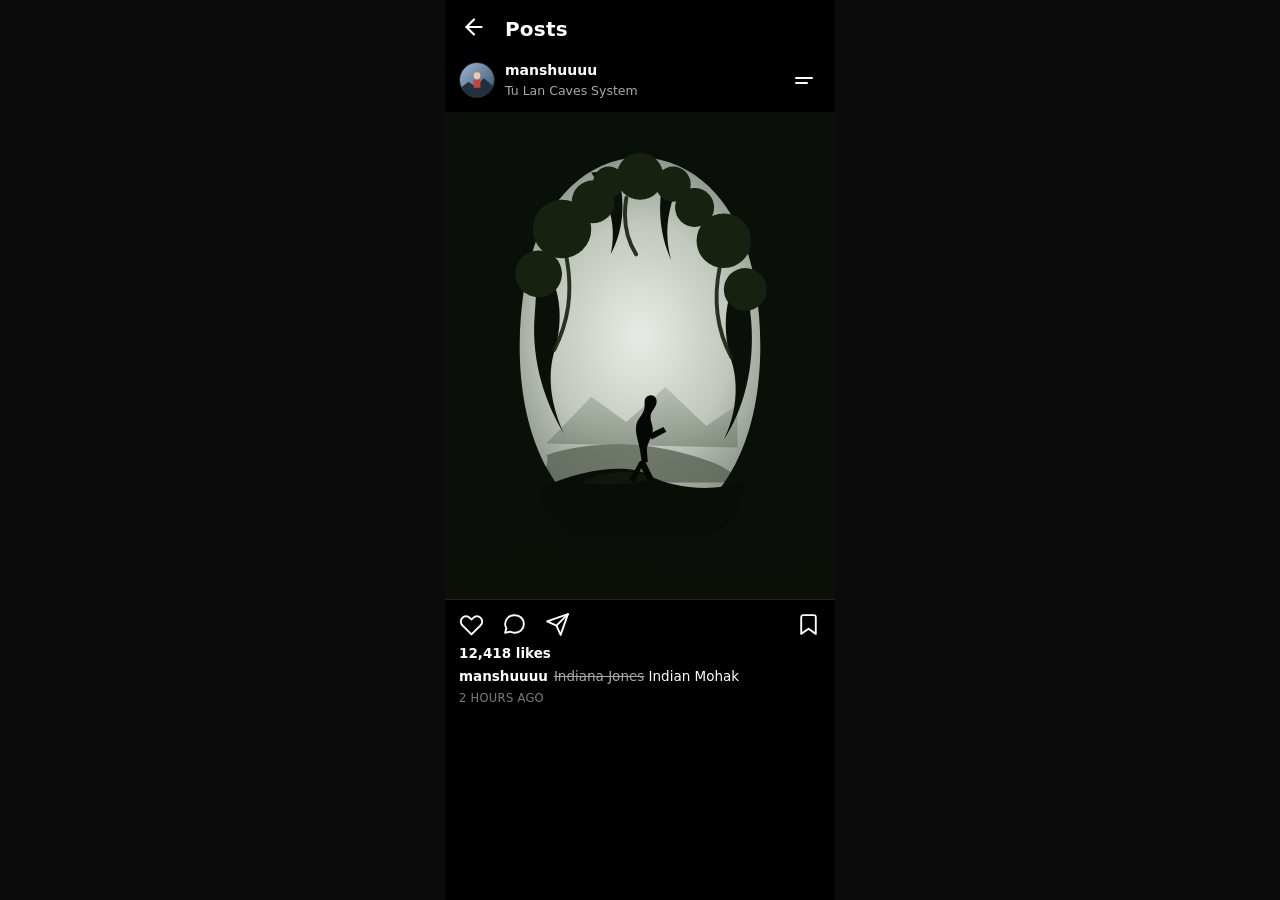
==== demo/index.html @ df0e7357 "Add the share-to-MMT entry flow Dummy Instagram post and iOS-style share sheet in demo/, self-contai" ====
<!doctype html>
<html lang="en">
<head>
<meta charset="utf-8">
<meta name="viewport" content="width=device-width, initial-scale=1, viewport-fit=cover">
<title>Post · manshuuuu</title>
<meta name="theme-color" content="#000000">
<meta name="description" content="Dummy Instagram post used to demo the share-to-MMT entry flow.">
<link rel="icon" href="data:image/svg+xml,%3Csvg xmlns=%22http://www.w3.org/2000/svg%22 viewBox=%220 0 32 32%22%3E%3Crect width=%2232%22 height=%2232%22 rx=%228%22 fill=%22%23000%22/%3E%3Crect x=%228%22 y=%228%22 width=%2216%22 height=%2216%22 rx=%225%22 fill=%22none%22 stroke=%22%23fff%22 stroke-width=%222%22/%3E%3C/svg%3E">
<link rel="stylesheet" href="instagram.css">
</head>
<body>
<div class="ig-phone" id="ig-app"></div>
<script src="instagram.js"></script>
</body>
</html>
---- demo/instagram.css ----
/* Dummy Instagram screens — self-contained.
   Deliberately separate from the MMT design system: its own dark tokens,
   its own type, nothing shared with ../theme.css or ../styles.css. */
:root{
  --ig-bg:#000000;
  --ig-surface:#1C1C1E;
  --ig-sheet:#2C2C2E;
  --ig-field:#3A3A3C;
  --ig-text:#FFFFFF;
  --ig-text-dim:#A8A8A8;
  --ig-text-faint:#7C7C80;
  --ig-line:#262626;
  --ig-sheet-line:#48484A;
  --ig-blue:#0A84FF;
  --ig-whatsapp:#25D366;
  --ig-radius-sheet:16px;
  --ig-width:390px;
  --ig-font:-apple-system,BlinkMacSystemFont,"SF Pro Text","Segoe UI",Roboto,system-ui,sans-serif;
}
*{box-sizing:border-box;-webkit-tap-highlight-color:transparent}
html,body{margin:0;padding:0;background:#0B0B0C}
body{font-family:var(--ig-font);color:var(--ig-text)}
button{font:inherit;color:inherit;background:none;border:0;cursor:pointer;padding:0}

.ig-phone{
  max-width:var(--ig-width);margin:0 auto;min-height:100vh;background:var(--ig-bg);
  position:relative;overflow:hidden;
}
.ig-phone.leaving{animation:ig-handoff .34s ease forwards}
@keyframes ig-handoff{to{opacity:0;transform:scale(.97)}}

/* ---------- header ---------- */
.ig-topbar{display:flex;align-items:center;gap:18px;padding:14px 16px 10px}
.ig-topbar .ig-title{font-size:20px;font-weight:700;letter-spacing:.2px}

.ig-userrow{display:flex;align-items:center;gap:10px;padding:6px 14px 12px}
.ig-avatar{
  width:36px;height:36px;border-radius:50%;flex:0 0 36px;overflow:hidden;
  border:1.5px solid var(--ig-line);
}
.ig-avatar svg{display:block;width:100%;height:100%}
.ig-userrow .ig-who{flex:1;min-width:0;line-height:1.25}
.ig-userrow .ig-name{font-size:14px;font-weight:700}
.ig-userrow .ig-place{font-size:12.5px;color:var(--ig-text-dim)}
.ig-menu{display:flex;flex-direction:column;gap:3px;padding:8px}
.ig-menu i{display:block;width:18px;height:2px;border-radius:2px;background:var(--ig-text)}
.ig-menu i:last-child{width:13px}

/* ---------- post ---------- */
.ig-media{width:100%;aspect-ratio:4/5;display:block;background:#0A0A0A}
.ig-media svg{display:block;width:100%;height:100%}
.ig-actions{display:flex;align-items:center;gap:18px;padding:12px 14px 6px}
.ig-actions .ig-spacer{flex:1}
.ig-actions button{display:flex;align-items:center;justify-content:center}
.ig-share-btn{position:relative}
.ig-share-btn::after{
  content:"";position:absolute;inset:-10px;border-radius:50%;
  animation:ig-hint 2.4s ease-in-out infinite;border:1.5px solid var(--ig-blue);opacity:0;
}
@keyframes ig-hint{0%,70%,100%{opacity:0;transform:scale(.7)}35%{opacity:.55;transform:scale(1)}}
.ig-likes{padding:2px 14px;font-size:13.5px;font-weight:700}
.ig-caption{padding:4px 14px 2px;font-size:13.5px;line-height:1.4}
.ig-caption b{font-weight:700;margin-right:6px}
.ig-caption s{color:var(--ig-text-dim)}
.ig-meta{padding:4px 14px 20px;font-size:11.5px;color:var(--ig-text-faint);text-transform:uppercase;letter-spacing:.3px}

/* ---------- share sheet ---------- */
.ig-backdrop{
  position:fixed;inset:0;background:rgba(0,0,0,.55);z-index:20;
  display:flex;align-items:flex-end;justify-content:center;animation:ig-fade .2s ease;
}
@keyframes ig-fade{from{opacity:0}to{opacity:1}}
.ig-backdrop.closing{animation:ig-fade .2s ease reverse forwards}
.ig-sheet{
  width:100%;max-width:var(--ig-width);background:var(--ig-sheet);
  border-radius:var(--ig-radius-sheet) var(--ig-radius-sheet) 0 0;
  padding:14px 16px calc(24px + env(safe-area-inset-bottom));
  animation:ig-up .3s cubic-bezier(.32,.72,0,1);
}
.ig-backdrop.closing .ig-sheet{animation:ig-down .24s ease forwards}
@keyframes ig-up{from{transform:translateY(100%)}to{transform:none}}
@keyframes ig-down{to{transform:translateY(100%)}}

.ig-sheet-top{display:flex;align-items:center;justify-content:space-between;gap:12px;margin-bottom:16px}
.ig-cancel{color:var(--ig-blue);font-size:17px}
.ig-sheet-title{font-size:17px;font-weight:600;position:absolute;left:0;right:0;text-align:center;pointer-events:none}
.ig-sheet-head{position:relative;display:flex;align-items:center;justify-content:space-between;margin-bottom:16px}
.ig-sheet-head .ig-ghost{width:44px}

/* preview pill */
.ig-preview{
  display:flex;align-items:center;gap:12px;background:var(--ig-field);
  border-radius:12px;padding:12px;margin-bottom:22px;
}
.ig-preview .ig-doc{
  width:46px;height:46px;border-radius:8px;flex:0 0 46px;background:#D9D9DE;
  display:flex;align-items:center;justify-content:center;color:#3A3A3C;
}
.ig-preview .ig-ptext{flex:1;min-width:0;font-size:14px;line-height:1.35}
.ig-preview .ig-ptext s{color:var(--ig-text-dim)}
.ig-preview .ig-url{
  color:var(--ig-text-dim);white-space:nowrap;overflow:hidden;text-overflow:ellipsis;display:block;
}
.ig-copy{color:var(--ig-blue);flex:0 0 auto;padding:4px}

/* rows of targets */
.ig-row{display:flex;gap:10px;overflow-x:auto;scrollbar-width:none;padding-bottom:4px}
.ig-row::-webkit-scrollbar{display:none}
.ig-target{
  flex:0 0 84px;display:flex;flex-direction:column;align-items:center;gap:8px;text-align:center;
}
.ig-target .ig-badgewrap{position:relative;width:64px;height:64px}
.ig-target .ig-circle{
  width:64px;height:64px;border-radius:50%;overflow:hidden;display:flex;align-items:center;
  justify-content:center;background:#0B4EA2;color:#fff;
}
.ig-target .ig-circle svg{display:block;width:100%;height:100%}
.ig-target .ig-wa{
  position:absolute;right:-1px;bottom:-1px;width:22px;height:22px;border-radius:50%;
  background:var(--ig-whatsapp);border:2px solid var(--ig-sheet);
  display:flex;align-items:center;justify-content:center;color:#fff;
}
.ig-target .ig-label{font-size:12px;color:var(--ig-text);line-height:1.2;white-space:nowrap;overflow:hidden;text-overflow:ellipsis;max-width:100%}
.ig-divider{height:1px;background:var(--ig-sheet-line);margin:20px 0}

.ig-app{flex:0 0 76px}
.ig-app .ig-tile{
  width:60px;height:60px;border-radius:14px;display:flex;align-items:center;justify-content:center;overflow:hidden;
}
.ig-app .ig-tile svg{display:block;width:100%;height:100%}
.ig-app.is-mmt .ig-tile{box-shadow:0 0 0 0 rgba(255,255,255,.5);animation:ig-nudge 2.6s ease-in-out infinite}
@keyframes ig-nudge{0%,72%,100%{transform:none}80%{transform:scale(1.07)}88%{transform:scale(.99)}}

/* handoff flash */
.ig-handoff{
  position:fixed;inset:0;background:#fff;z-index:40;opacity:0;pointer-events:none;
}
.ig-handoff.on{animation:ig-flash .34s ease forwards}
@keyframes ig-flash{to{opacity:1}}
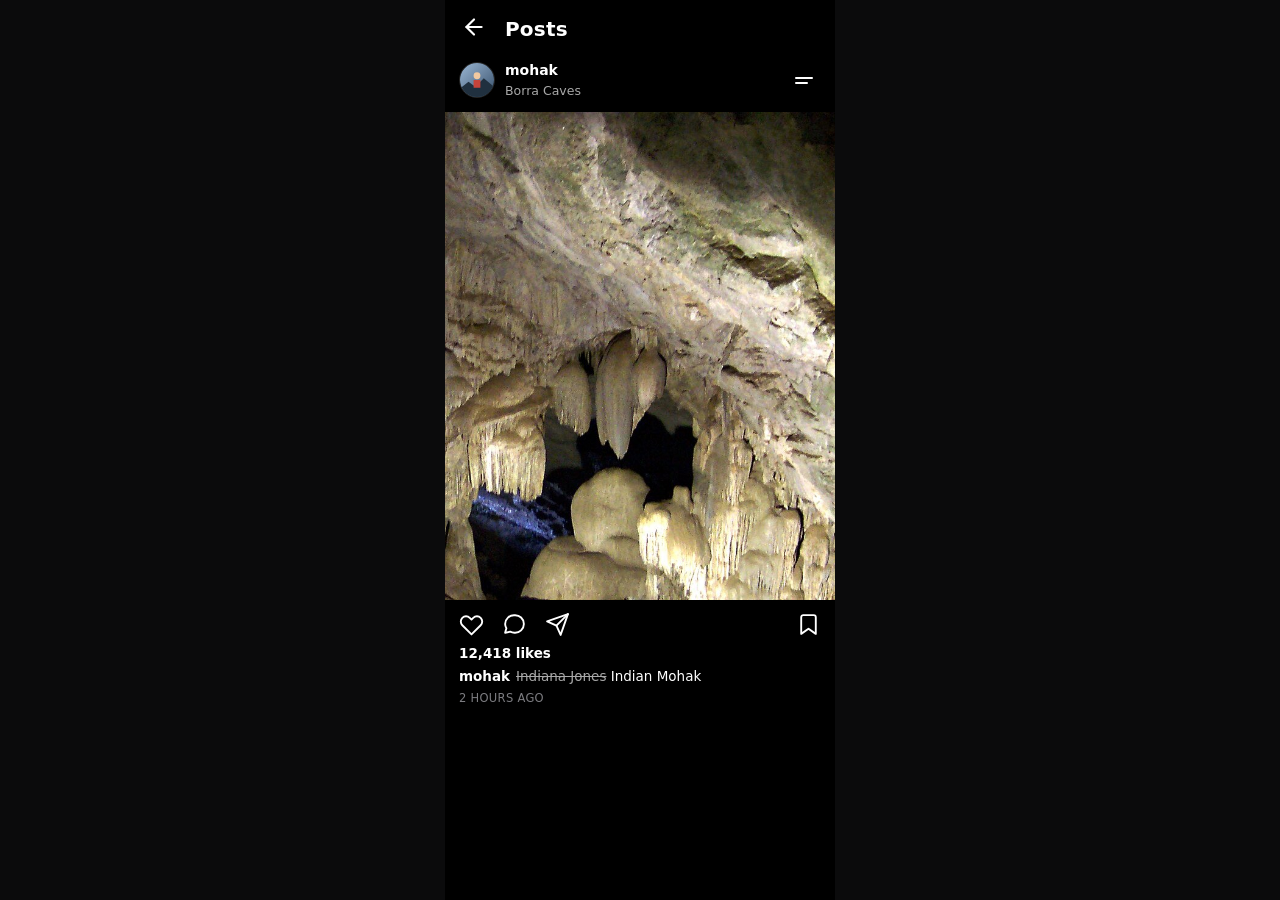
==== commit 04f924c6: "Mohak/Borra Caves, occupancy pricing, group booking entry - Instagram post is now @mohak at Borra Ca" ====
--- a/demo/index.html
+++ b/demo/index.html
@@ -3,7 +3,7 @@
 <head>
 <meta charset="utf-8">
 <meta name="viewport" content="width=device-width, initial-scale=1, viewport-fit=cover">
-<title>Post · manshuuuu</title>
+<title>Post · mohak</title>
 <meta name="theme-color" content="#000000">
 <meta name="description" content="Dummy Instagram post used to demo the share-to-MMT entry flow.">
 <link rel="icon" href="data:image/svg+xml,%3Csvg xmlns=%22http://www.w3.org/2000/svg%22 viewBox=%220 0 32 32%22%3E%3Crect width=%2232%22 height=%2232%22 rx=%228%22 fill=%22%23000%22/%3E%3Crect x=%228%22 y=%228%22 width=%2216%22 height=%2216%22 rx=%225%22 fill=%22none%22 stroke=%22%23fff%22 stroke-width=%222%22/%3E%3C/svg%3E">
--- a/demo/instagram.css
+++ b/demo/instagram.css
@@ -48,7 +48,7 @@
 
 /* ---------- post ---------- */
 .ig-media{width:100%;aspect-ratio:4/5;display:block;background:#0A0A0A}
-.ig-media svg{display:block;width:100%;height:100%}
+.ig-media svg,.ig-media img{display:block;width:100%;height:100%;object-fit:cover}
 .ig-actions{display:flex;align-items:center;gap:18px;padding:12px 14px 6px}
 .ig-actions .ig-spacer{flex:1}
 .ig-actions button{display:flex;align-items:center;justify-content:center}
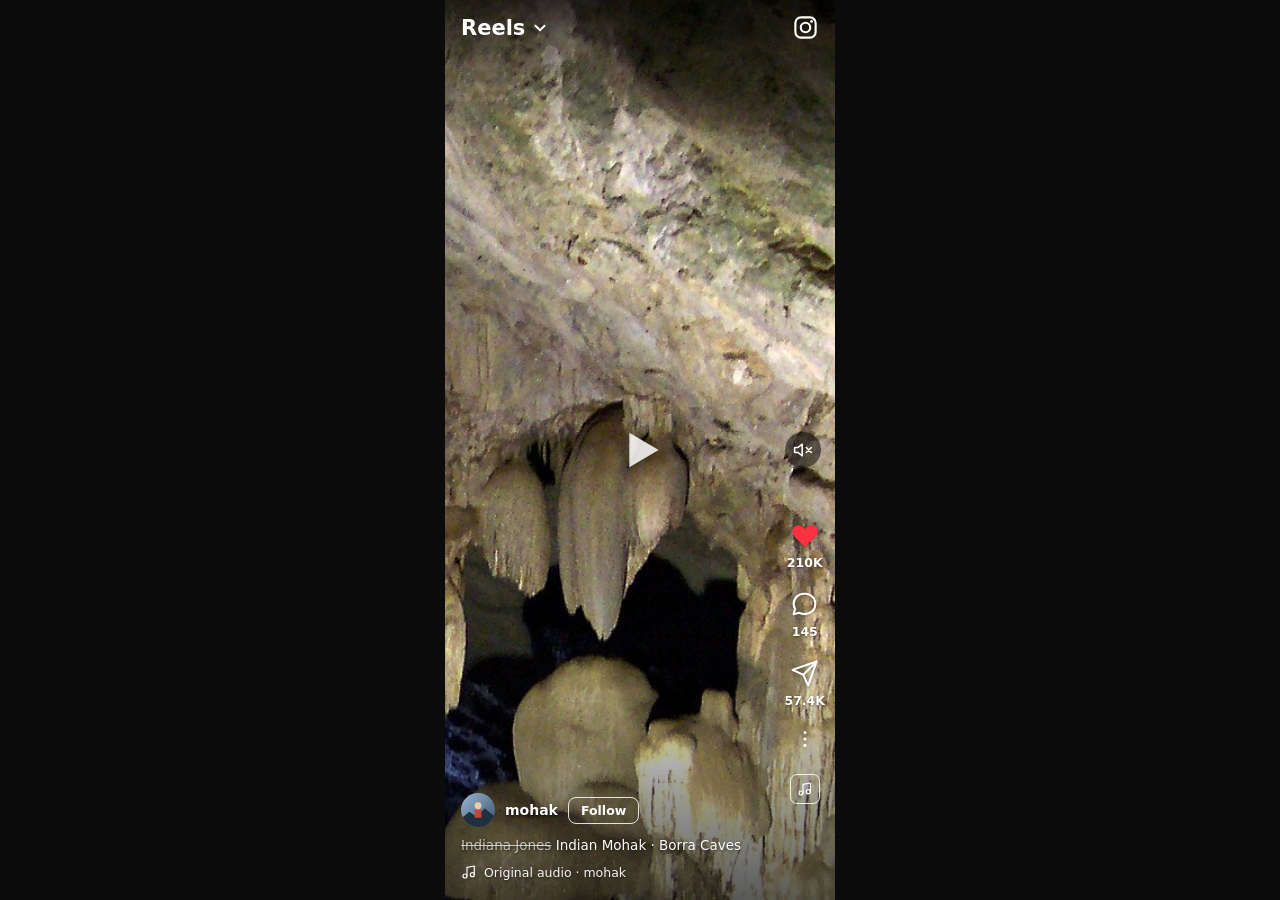
==== commit 861d3322: "Make the Instagram screen a reel instead of a post Full-bleed looping Borra Caves clip with the Reel" ====
--- a/demo/index.html
+++ b/demo/index.html
@@ -3,14 +3,14 @@
 <head>
 <meta charset="utf-8">
 <meta name="viewport" content="width=device-width, initial-scale=1, viewport-fit=cover">
-<title>Post · mohak</title>
+<title>Reel · mohak</title>
 <meta name="theme-color" content="#000000">
-<meta name="description" content="Dummy Instagram post used to demo the share-to-MMT entry flow.">
+<meta name="description" content="Dummy Instagram reel used to demo the share-to-MMT entry flow.">
 <link rel="icon" href="data:image/svg+xml,%3Csvg xmlns=%22http://www.w3.org/2000/svg%22 viewBox=%220 0 32 32%22%3E%3Crect width=%2232%22 height=%2232%22 rx=%228%22 fill=%22%23000%22/%3E%3Crect x=%228%22 y=%228%22 width=%2216%22 height=%2216%22 rx=%225%22 fill=%22none%22 stroke=%22%23fff%22 stroke-width=%222%22/%3E%3C/svg%3E">
-<link rel="stylesheet" href="instagram.css">
+<link rel="stylesheet" href="instagram.css?v=9">
 </head>
 <body>
 <div class="ig-phone" id="ig-app"></div>
-<script src="instagram.js"></script>
+<script src="instagram.js?v=9"></script>
 </body>
 </html>
--- a/demo/instagram.css
+++ b/demo/instagram.css
@@ -29,40 +29,68 @@
 .ig-phone.leaving{animation:ig-handoff .34s ease forwards}
 @keyframes ig-handoff{to{opacity:0;transform:scale(.97)}}
 
-/* ---------- header ---------- */
-.ig-topbar{display:flex;align-items:center;gap:18px;padding:14px 16px 10px}
-.ig-topbar .ig-title{font-size:20px;font-weight:700;letter-spacing:.2px}
+/* ---------- reel ---------- */
+.ig-reel{position:relative;width:100%;height:100vh;height:100dvh;overflow:hidden;background:#000}
+.ig-video{
+  position:absolute;inset:0;width:100%;height:100%;object-fit:cover;display:block;background:#000;
+}
+/* shown only while the video is paused */
+.ig-play{
+  position:absolute;top:50%;left:50%;transform:translate(-50%,-50%);z-index:3;
+  color:rgba(255,255,255,.85);filter:drop-shadow(0 2px 10px rgba(0,0,0,.6));
+  opacity:0;pointer-events:none;transition:opacity .15s ease;display:flex;
+}
+.ig-video.paused ~ .ig-play{opacity:1;pointer-events:auto}
 
-.ig-userrow{display:flex;align-items:center;gap:10px;padding:6px 14px 12px}
-.ig-avatar{
-  width:36px;height:36px;border-radius:50%;flex:0 0 36px;overflow:hidden;
-  border:1.5px solid var(--ig-line);
+.ig-scrim{position:absolute;left:0;right:0;pointer-events:none}
+.ig-scrim.top{top:0;height:130px;background:linear-gradient(180deg,rgba(0,0,0,.55),rgba(0,0,0,0))}
+.ig-scrim.bottom{bottom:0;height:260px;background:linear-gradient(0deg,rgba(0,0,0,.65),rgba(0,0,0,0))}
+
+.ig-reel-top{
+  position:absolute;top:0;left:0;right:0;display:flex;align-items:center;justify-content:space-between;
+  padding:14px 16px calc(14px + env(safe-area-inset-top));color:var(--ig-text);
 }
-.ig-avatar svg{display:block;width:100%;height:100%}
-.ig-userrow .ig-who{flex:1;min-width:0;line-height:1.25}
-.ig-userrow .ig-name{font-size:14px;font-weight:700}
-.ig-userrow .ig-place{font-size:12.5px;color:var(--ig-text-dim)}
-.ig-menu{display:flex;flex-direction:column;gap:3px;padding:8px}
-.ig-menu i{display:block;width:18px;height:2px;border-radius:2px;background:var(--ig-text)}
-.ig-menu i:last-child{width:13px}
+.ig-reel-title{display:flex;align-items:center;gap:6px;font-size:21px;font-weight:700}
+.ig-reel-cam{display:flex}
 
-/* ---------- post ---------- */
-.ig-media{width:100%;aspect-ratio:4/5;display:block;background:#0A0A0A}
-.ig-media svg,.ig-media img{display:block;width:100%;height:100%;object-fit:cover}
-.ig-actions{display:flex;align-items:center;gap:18px;padding:12px 14px 6px}
-.ig-actions .ig-spacer{flex:1}
-.ig-actions button{display:flex;align-items:center;justify-content:center}
-.ig-share-btn{position:relative}
-.ig-share-btn::after{
-  content:"";position:absolute;inset:-10px;border-radius:50%;
-  animation:ig-hint 2.4s ease-in-out infinite;border:1.5px solid var(--ig-blue);opacity:0;
+.ig-sound{
+  position:absolute;right:14px;top:50%;transform:translateY(-50%);
+  width:36px;height:36px;border-radius:50%;background:rgba(0,0,0,.5);color:var(--ig-text);
+  display:flex;align-items:center;justify-content:center;
 }
-@keyframes ig-hint{0%,70%,100%{opacity:0;transform:scale(.7)}35%{opacity:.55;transform:scale(1)}}
-.ig-likes{padding:2px 14px;font-size:13.5px;font-weight:700}
-.ig-caption{padding:4px 14px 2px;font-size:13.5px;line-height:1.4}
-.ig-caption b{font-weight:700;margin-right:6px}
-.ig-caption s{color:var(--ig-text-dim)}
-.ig-meta{padding:4px 14px 20px;font-size:11.5px;color:var(--ig-text-faint);text-transform:uppercase;letter-spacing:.3px}
+
+/* right rail */
+.ig-rail{
+  position:absolute;right:10px;bottom:calc(96px + env(safe-area-inset-bottom));
+  display:flex;flex-direction:column;align-items:center;gap:20px;color:var(--ig-text);
+}
+.ig-rail-item{display:flex;flex-direction:column;align-items:center;gap:5px}
+.ig-rail-ic{display:flex;filter:drop-shadow(0 1px 3px rgba(0,0,0,.5))}
+.ig-rail-n{font-size:12.5px;font-weight:600;text-shadow:0 1px 3px rgba(0,0,0,.5)}
+.ig-disc{
+  width:30px;height:30px;border-radius:7px;border:1.5px solid rgba(255,255,255,.85);
+  display:flex;align-items:center;justify-content:center;color:var(--ig-text);margin-top:4px;
+}
+
+/* bottom overlay */
+.ig-reel-foot{
+  position:absolute;left:16px;right:74px;bottom:calc(20px + env(safe-area-inset-bottom));
+  color:var(--ig-text);
+}
+.ig-reel-who{display:flex;align-items:center;gap:10px;margin-bottom:9px}
+.ig-reel-name{font-size:14px;font-weight:700;text-shadow:0 1px 3px rgba(0,0,0,.5)}
+.ig-follow{
+  border:1px solid rgba(255,255,255,.85);border-radius:8px;padding:5px 12px;
+  font-size:12.5px;font-weight:600;color:var(--ig-text);
+}
+.ig-reel-caption{
+  font-size:13.5px;line-height:1.4;margin-bottom:9px;text-shadow:0 1px 3px rgba(0,0,0,.5);
+}
+.ig-reel-caption s{color:rgba(255,255,255,.7)}
+.ig-reel-audio{
+  display:flex;align-items:center;gap:7px;font-size:12.5px;
+  text-shadow:0 1px 3px rgba(0,0,0,.5);opacity:.95;
+}
 
 /* ---------- share sheet ---------- */
 .ig-backdrop{
@@ -74,61 +102,76 @@
 .ig-sheet{
   width:100%;max-width:var(--ig-width);background:var(--ig-sheet);
   border-radius:var(--ig-radius-sheet) var(--ig-radius-sheet) 0 0;
-  padding:14px 16px calc(24px + env(safe-area-inset-bottom));
+  padding:14px 12px calc(24px + env(safe-area-inset-bottom));
   animation:ig-up .3s cubic-bezier(.32,.72,0,1);
 }
 .ig-backdrop.closing .ig-sheet{animation:ig-down .24s ease forwards}
 @keyframes ig-up{from{transform:translateY(100%)}to{transform:none}}
 @keyframes ig-down{to{transform:translateY(100%)}}
 
-.ig-sheet-top{display:flex;align-items:center;justify-content:space-between;gap:12px;margin-bottom:16px}
-.ig-cancel{color:var(--ig-blue);font-size:17px}
-.ig-sheet-title{font-size:17px;font-weight:600;position:absolute;left:0;right:0;text-align:center;pointer-events:none}
-.ig-sheet-head{position:relative;display:flex;align-items:center;justify-content:space-between;margin-bottom:16px}
-.ig-sheet-head .ig-ghost{width:44px}
+.ig-avatar{width:34px;height:34px;border-radius:50%;flex:0 0 34px;overflow:hidden;display:block}
+.ig-avatar svg{display:block;width:100%;height:100%}
 
-/* preview pill */
-.ig-preview{
-  display:flex;align-items:center;gap:12px;background:var(--ig-field);
-  border-radius:12px;padding:12px;margin-bottom:22px;
+.ig-grab{display:block;width:38px;height:4px;border-radius:2px;background:var(--ig-sheet-line);margin:2px auto 16px}
+
+.ig-disclaimer{
+  margin:0 0 16px;text-align:center;font-size:13px;line-height:1.4;color:var(--ig-text-dim);
+  padding:0 10px;
 }
-.ig-preview .ig-doc{
-  width:46px;height:46px;border-radius:8px;flex:0 0 46px;background:#D9D9DE;
-  display:flex;align-items:center;justify-content:center;color:#3A3A3C;
+.ig-disclaimer a{color:var(--ig-blue);text-decoration:none}
+
+/* search row */
+.ig-searchrow{display:flex;align-items:center;gap:10px;margin:0 4px 20px}
+.ig-search{
+  flex:1;display:flex;align-items:center;gap:10px;background:var(--ig-field);
+  border-radius:999px;padding:0 16px;height:48px;color:var(--ig-text-dim);min-width:0;
 }
-.ig-preview .ig-ptext{flex:1;min-width:0;font-size:14px;line-height:1.35}
-.ig-preview .ig-ptext s{color:var(--ig-text-dim)}
-.ig-preview .ig-url{
-  color:var(--ig-text-dim);white-space:nowrap;overflow:hidden;text-overflow:ellipsis;display:block;
+.ig-search input{
+  flex:1;min-width:0;border:0;background:transparent;outline:none;color:var(--ig-text);font-size:16px;
 }
-.ig-copy{color:var(--ig-blue);flex:0 0 auto;padding:4px}
+.ig-search input::placeholder{color:var(--ig-text-dim)}
+.ig-newgroup{
+  width:48px;height:48px;flex:0 0 48px;border-radius:999px;background:var(--ig-field);
+  color:var(--ig-text);display:flex;align-items:center;justify-content:center;
+}
 
-/* rows of targets */
-.ig-row{display:flex;gap:10px;overflow-x:auto;scrollbar-width:none;padding-bottom:4px}
-.ig-row::-webkit-scrollbar{display:none}
-.ig-target{
-  flex:0 0 84px;display:flex;flex-direction:column;align-items:center;gap:8px;text-align:center;
+/* people grid */
+.ig-people{
+  display:grid;grid-template-columns:repeat(3,1fr);gap:18px 10px;
+  padding:0 4px 20px;margin-bottom:4px;
 }
-.ig-target .ig-badgewrap{position:relative;width:64px;height:64px}
-.ig-target .ig-circle{
-  width:64px;height:64px;border-radius:50%;overflow:hidden;display:flex;align-items:center;
-  justify-content:center;background:#0B4EA2;color:#fff;
+.ig-person{display:flex;flex-direction:column;align-items:center;gap:8px;text-align:center;min-width:0}
+.ig-face{
+  width:78px;height:78px;border-radius:50%;overflow:hidden;display:block;background:var(--ig-field);
 }
-.ig-target .ig-circle svg{display:block;width:100%;height:100%}
-.ig-target .ig-wa{
-  position:absolute;right:-1px;bottom:-1px;width:22px;height:22px;border-radius:50%;
-  background:var(--ig-whatsapp);border:2px solid var(--ig-sheet);
-  display:flex;align-items:center;justify-content:center;color:#fff;
+.ig-face svg{display:block;width:100%;height:100%}
+.ig-label{
+  font-size:13px;color:var(--ig-text);line-height:1.2;max-width:100%;
+  white-space:nowrap;overflow:hidden;text-overflow:ellipsis;
 }
-.ig-target .ig-label{font-size:12px;color:var(--ig-text);line-height:1.2;white-space:nowrap;overflow:hidden;text-overflow:ellipsis;max-width:100%}
-.ig-divider{height:1px;background:var(--ig-sheet-line);margin:20px 0}
 
-.ig-app{flex:0 0 76px}
-.ig-app .ig-tile{
-  width:60px;height:60px;border-radius:14px;display:flex;align-items:center;justify-content:center;overflow:hidden;
+/* bottom action bar */
+.ig-actionbar{
+  display:flex;gap:8px;justify-content:space-between;overflow-x:auto;scrollbar-width:none;
+  border-top:1px solid var(--ig-sheet-line);padding-top:16px;
 }
-.ig-app .ig-tile svg{display:block;width:100%;height:100%}
-.ig-app.is-mmt .ig-tile{box-shadow:0 0 0 0 rgba(255,255,255,.5);animation:ig-nudge 2.6s ease-in-out infinite}
+.ig-actionbar::-webkit-scrollbar{display:none}
+.ig-action{
+  flex:0 0 62px;display:flex;flex-direction:column;align-items:center;gap:8px;text-align:center;
+}
+.ig-action .ig-label{white-space:normal;font-size:11.5px;line-height:1.25}
+.ig-round{
+  width:56px;height:56px;border-radius:50%;overflow:hidden;background:var(--ig-field);
+  color:var(--ig-text);display:flex;align-items:center;justify-content:center;transition:transform .16s ease;
+}
+.ig-round svg{display:block}
+.ig-round.is-logo{background:transparent}
+.ig-round img{display:block;width:100%;height:100%;object-fit:contain}
+/* the WhatsApp artwork carries a little transparent padding: crop it so the
+   green circle meets the edge and no light rim shows */
+.ig-round.logo-wa img{transform:scale(1.08)}
+.ig-action.tapped .ig-round{transform:scale(.9)}
+.ig-action.is-mmt .ig-round{animation:ig-nudge 2.6s ease-in-out infinite}
 @keyframes ig-nudge{0%,72%,100%{transform:none}80%{transform:scale(1.07)}88%{transform:scale(.99)}}
 
 /* handoff flash */
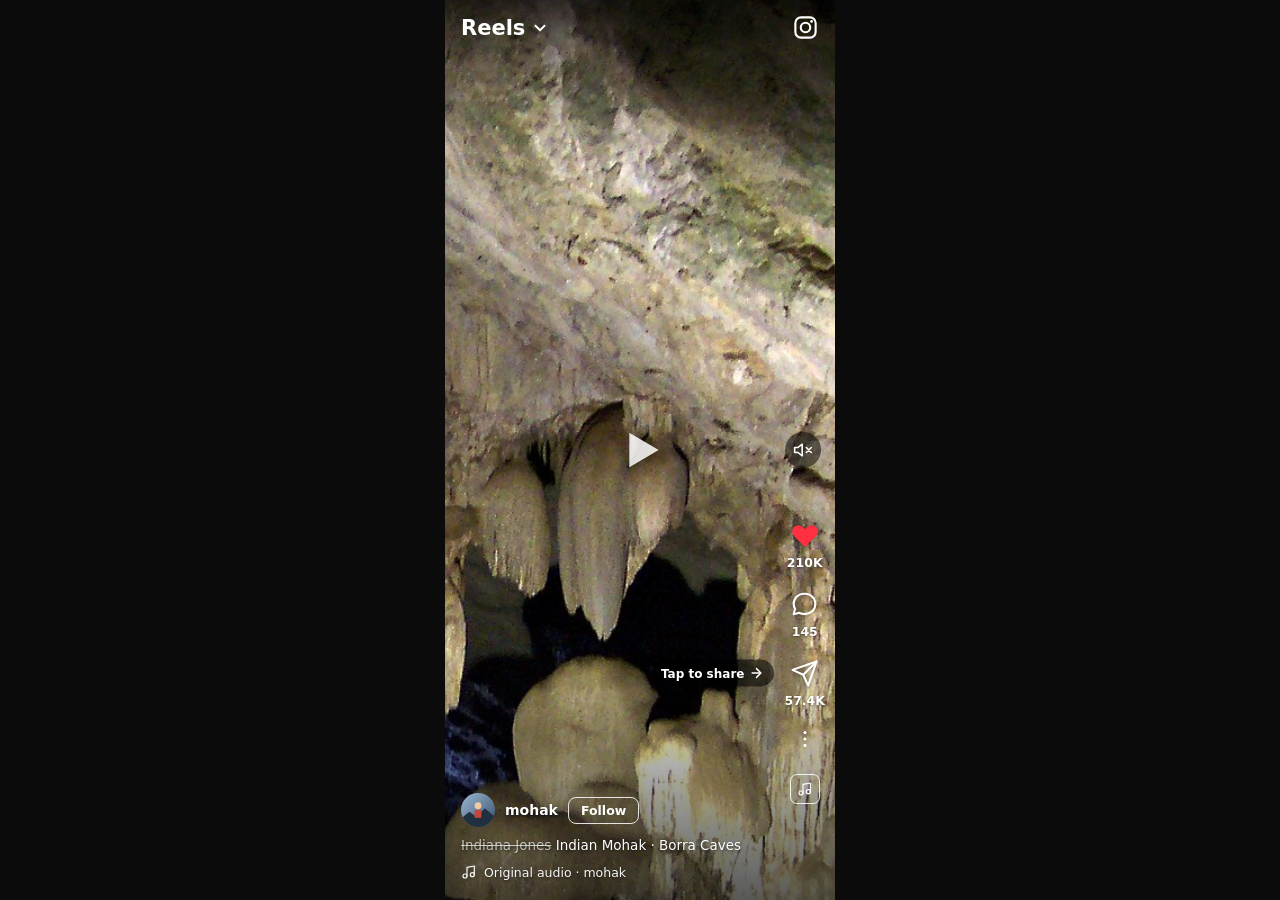
==== commit 4119fd25: "Point at the share icon in the reel A small 'Tap to share' pill with an arrow sits beside the paper " ====
--- a/demo/index.html
+++ b/demo/index.html
@@ -7,10 +7,10 @@
 <meta name="theme-color" content="#000000">
 <meta name="description" content="Dummy Instagram reel used to demo the share-to-MMT entry flow.">
 <link rel="icon" href="data:image/svg+xml,%3Csvg xmlns=%22http://www.w3.org/2000/svg%22 viewBox=%220 0 32 32%22%3E%3Crect width=%2232%22 height=%2232%22 rx=%228%22 fill=%22%23000%22/%3E%3Crect x=%228%22 y=%228%22 width=%2216%22 height=%2216%22 rx=%225%22 fill=%22none%22 stroke=%22%23fff%22 stroke-width=%222%22/%3E%3C/svg%3E">
-<link rel="stylesheet" href="instagram.css?v=9">
+<link rel="stylesheet" href="instagram.css?v=10">
 </head>
 <body>
 <div class="ig-phone" id="ig-app"></div>
-<script src="instagram.js?v=9"></script>
+<script src="instagram.js?v=10"></script>
 </body>
 </html>
--- a/demo/instagram.css
+++ b/demo/instagram.css
@@ -64,7 +64,18 @@
   position:absolute;right:10px;bottom:calc(96px + env(safe-area-inset-bottom));
   display:flex;flex-direction:column;align-items:center;gap:20px;color:var(--ig-text);
 }
-.ig-rail-item{display:flex;flex-direction:column;align-items:center;gap:5px}
+.ig-rail-item{position:relative;display:flex;flex-direction:column;align-items:center;gap:5px}
+
+/* points at the share icon until the sheet has been opened once */
+.ig-hint{
+  position:absolute;right:100%;top:14px;transform:translateY(-50%);margin-right:10px;
+  display:flex;align-items:center;gap:5px;white-space:nowrap;pointer-events:none;
+  background:rgba(0,0,0,.55);color:var(--ig-text);border-radius:999px;
+  padding:6px 10px;font-size:12px;font-weight:600;
+  animation:ig-point 1.9s ease-in-out infinite;
+}
+@keyframes ig-point{0%,100%{transform:translateY(-50%) translateX(0);opacity:.85}
+                    50%{transform:translateY(-50%) translateX(5px);opacity:1}}
 .ig-rail-ic{display:flex;filter:drop-shadow(0 1px 3px rgba(0,0,0,.5))}
 .ig-rail-n{font-size:12.5px;font-weight:600;text-shadow:0 1px 3px rgba(0,0,0,.5)}
 .ig-disc{
